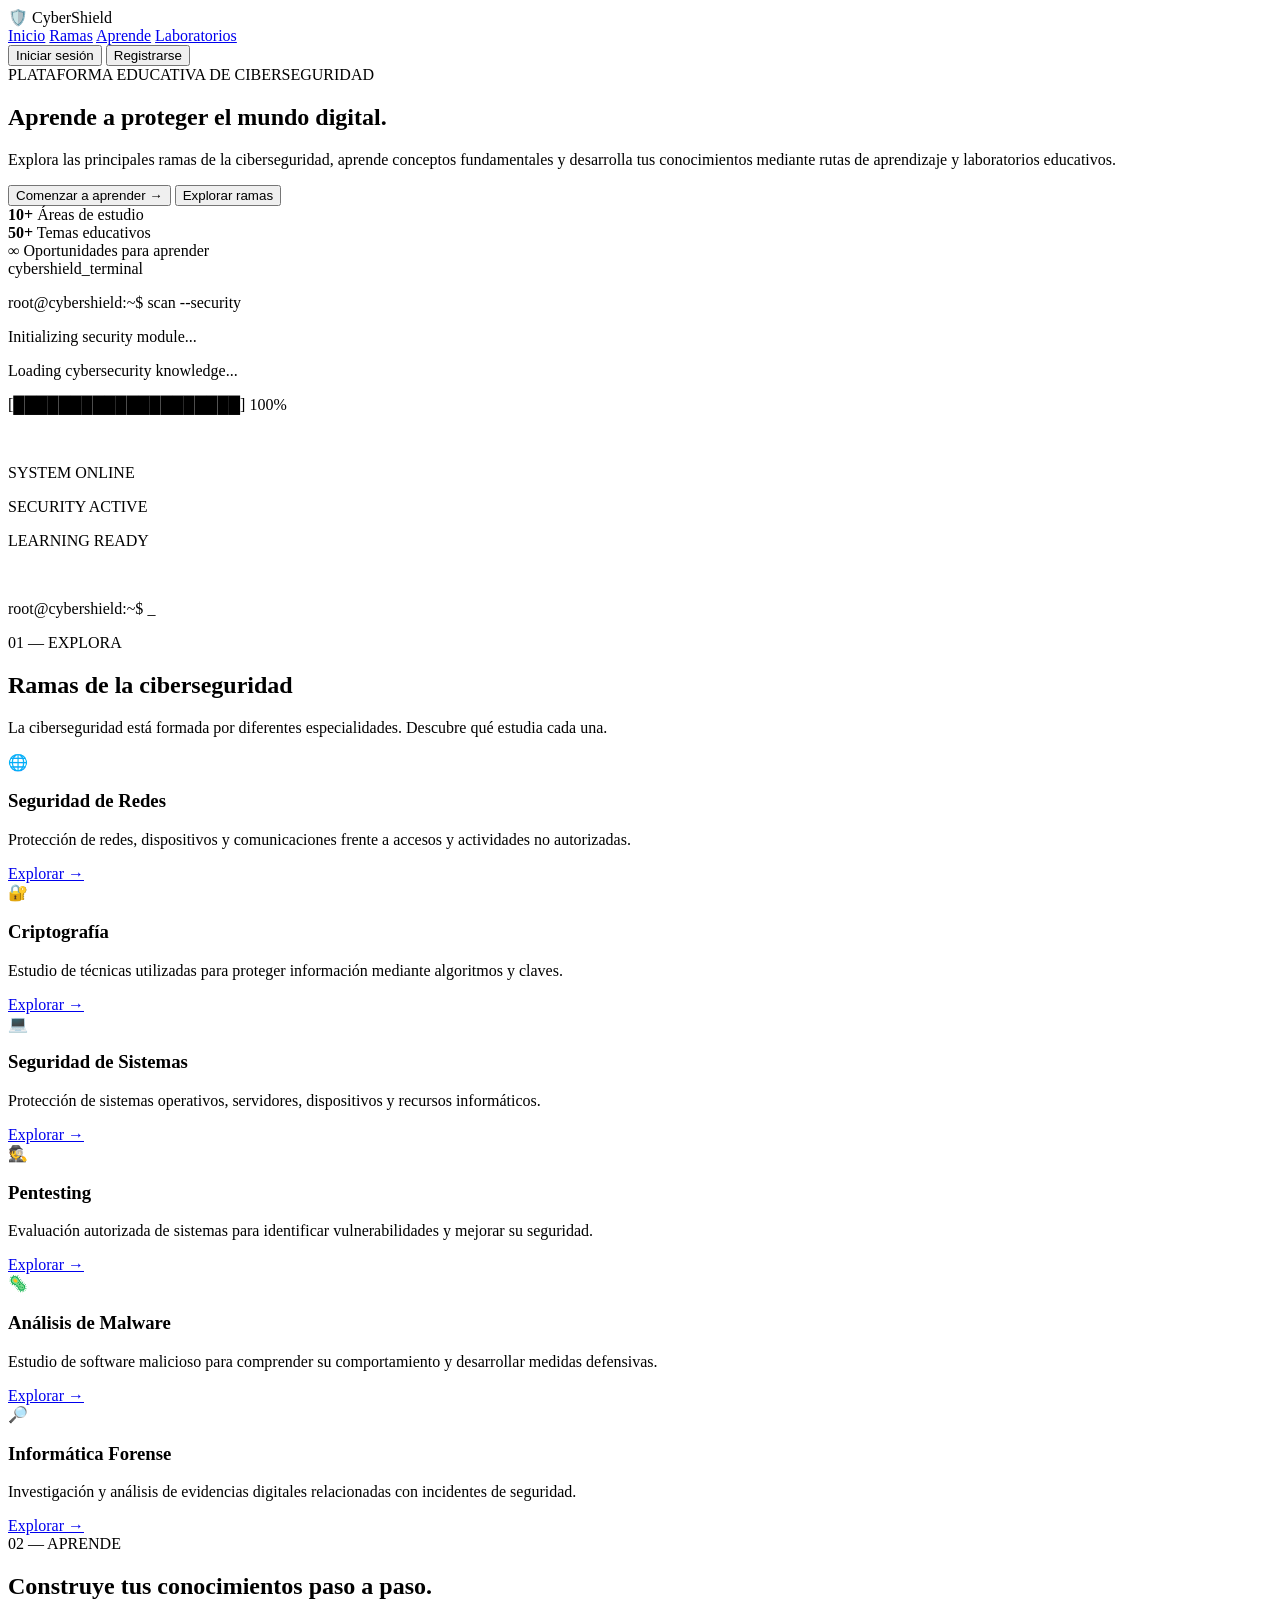
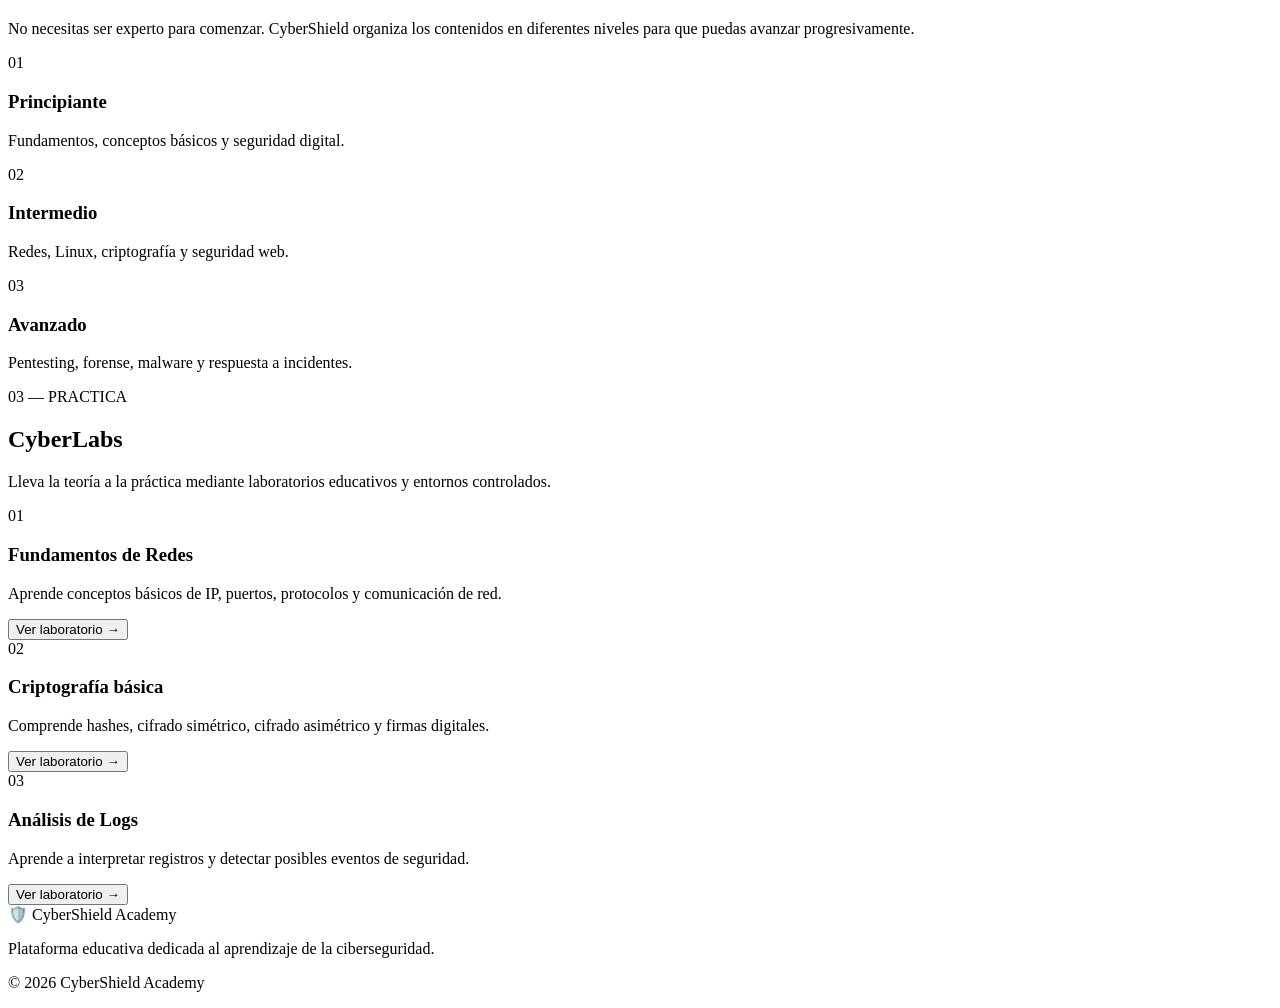
==== index.html @ df4106a6 "Version inicial de CyberShield Academy" ====
<!DOCTYPE html>
<html lang="es">
<head>
    <meta charset="UTF-8">
    <meta name="viewport" content="width=device-width, initial-scale=1.0">

    <title>CyberShield Academy</title>

    <link rel="stylesheet" href="css/style.css">

    <link rel="preconnect" href="https://fonts.googleapis.com">
    <link rel="preconnect" href="https://fonts.gstatic.com" crossorigin>
    <link href="https://fonts.googleapis.com/css2?family=Inter:wght@400;500;600;700;800&family=Orbitron:wght@500;600;700;800&display=swap" rel="stylesheet">
</head>

<body>

    <!-- BARRA DE NAVEGACIÓN -->

    <header class="navbar">

        <div class="logo">
            <span class="logo-icon">🛡️</span>
            <span>Cyber<span>Shield</span></span>
        </div>

        <nav>
            <a href="#inicio">Inicio</a>
            <a href="#ramas">Ramas</a>
            <a href="#aprende">Aprende</a>
            <a href="#laboratorios">Laboratorios</a>
        </nav>

        <div class="nav-buttons">
            <button class="btn-login">Iniciar sesión</button>
            <button class="btn-register">Registrarse</button>
        </div>

    </header>


    <!-- HERO -->

    <main>

        <section id="inicio" class="hero">

            <div class="hero-content">

                <div class="badge">
                    <span></span>
                    PLATAFORMA EDUCATIVA DE CIBERSEGURIDAD
                </div>

                <h1>
                    Aprende a proteger
                    <span>el mundo digital.</span>
                </h1>

                <p>
                    Explora las principales ramas de la ciberseguridad,
                    aprende conceptos fundamentales y desarrolla tus
                    conocimientos mediante rutas de aprendizaje y
                    laboratorios educativos.
                </p>

                <div class="hero-buttons">

                    <button class="btn-primary" onclick="startLearning()">
                        Comenzar a aprender →
                    </button>

                    <button class="btn-secondary" onclick="exploreBranches()">
                        Explorar ramas
                    </button>

                </div>

                <div class="stats">

                    <div>
                        <strong>10+</strong>
                        <span>Áreas de estudio</span>
                    </div>

                    <div>
                        <strong>50+</strong>
                        <span>Temas educativos</span>
                    </div>

                    <div>
                        <strong>∞</strong>
                        <span>Oportunidades para aprender</span>
                    </div>

                </div>

            </div>


            <!-- PANEL TECNOLÓGICO -->

            <div class="hero-terminal">

                <div class="terminal-header">

                    <div class="terminal-dots">
                        <span></span>
                        <span></span>
                        <span></span>
                    </div>

                    <span>cybershield_terminal</span>

                </div>

                <div class="terminal-body">

                    <p>
                        <span class="green">root@cybershield</span>:~$
                        <span class="white">scan --security</span>
                    </p>

                    <p class="terminal-output">
                        Initializing security module...
                    </p>

                    <p class="terminal-output">
                        Loading cybersecurity knowledge...
                    </p>

                    <p class="terminal-output">
                        [████████████████████] 100%
                    </p>

                    <br>

                    <p>
                        <span class="green">SYSTEM</span>
                        <span class="cyan">ONLINE</span>
                    </p>

                    <p>
                        <span class="green">SECURITY</span>
                        <span class="cyan">ACTIVE</span>
                    </p>

                    <p>
                        <span class="green">LEARNING</span>
                        <span class="cyan">READY</span>
                    </p>

                    <br>

                    <p>
                        <span class="green">root@cybershield</span>:~$
                        <span class="cursor">_</span>
                    </p>

                </div>

            </div>

        </section>


        <!-- RAMAS -->

        <section id="ramas" class="branches">

            <div class="section-title">

                <span>01 — EXPLORA</span>

                <h2>
                    Ramas de la
                    <strong>ciberseguridad</strong>
                </h2>

                <p>
                    La ciberseguridad está formada por diferentes
                    especialidades. Descubre qué estudia cada una.
                </p>

            </div>


            <div class="branch-grid">

                <article class="branch-card">

                    <div class="card-icon">🌐</div>

                    <h3>Seguridad de Redes</h3>

                    <p>
                        Protección de redes, dispositivos y comunicaciones
                        frente a accesos y actividades no autorizadas.
                    </p>

                    <a href="#">Explorar →</a>

                </article>


                <article class="branch-card">

                    <div class="card-icon">🔐</div>

                    <h3>Criptografía</h3>

                    <p>
                        Estudio de técnicas utilizadas para proteger
                        información mediante algoritmos y claves.
                    </p>

                    <a href="#">Explorar →</a>

                </article>


                <article class="branch-card">

                    <div class="card-icon">💻</div>

                    <h3>Seguridad de Sistemas</h3>

                    <p>
                        Protección de sistemas operativos, servidores,
                        dispositivos y recursos informáticos.
                    </p>

                    <a href="#">Explorar →</a>

                </article>


                <article class="branch-card">

                    <div class="card-icon">🕵️</div>

                    <h3>Pentesting</h3>

                    <p>
                        Evaluación autorizada de sistemas para identificar
                        vulnerabilidades y mejorar su seguridad.
                    </p>

                    <a href="#">Explorar →</a>

                </article>


                <article class="branch-card">

                    <div class="card-icon">🦠</div>

                    <h3>Análisis de Malware</h3>

                    <p>
                        Estudio de software malicioso para comprender
                        su comportamiento y desarrollar medidas defensivas.
                    </p>

                    <a href="#">Explorar →</a>

                </article>


                <article class="branch-card">

                    <div class="card-icon">🔎</div>

                    <h3>Informática Forense</h3>

                    <p>
                        Investigación y análisis de evidencias digitales
                        relacionadas con incidentes de seguridad.
                    </p>

                    <a href="#">Explorar →</a>

                </article>

            </div>

        </section>


        <!-- APRENDIZAJE -->

        <section id="aprende" class="learning">

            <div class="learning-content">

                <span>02 — APRENDE</span>

                <h2>
                    Construye tus conocimientos
                    <strong>paso a paso.</strong>
                </h2>

                <p>
                    No necesitas ser experto para comenzar. CyberShield
                    organiza los contenidos en diferentes niveles para
                    que puedas avanzar progresivamente.
                </p>

                <div class="levels">

                    <div class="level">
                        <div class="level-number">01</div>

                        <div>
                            <h3>Principiante</h3>
                            <p>
                                Fundamentos, conceptos básicos y seguridad digital.
                            </p>
                        </div>
                    </div>


                    <div class="level">
                        <div class="level-number">02</div>

                        <div>
                            <h3>Intermedio</h3>
                            <p>
                                Redes, Linux, criptografía y seguridad web.
                            </p>
                        </div>
                    </div>


                    <div class="level">
                        <div class="level-number">03</div>

                        <div>
                            <h3>Avanzado</h3>
                            <p>
                                Pentesting, forense, malware y respuesta a incidentes.
                            </p>
                        </div>
                    </div>

                </div>

            </div>

        </section>


        <!-- LABORATORIOS -->

        <section id="laboratorios" class="labs">

            <div class="section-title">

                <span>03 — PRACTICA</span>

                <h2>
                    Cyber<span>Labs</span>
                </h2>

                <p>
                    Lleva la teoría a la práctica mediante laboratorios
                    educativos y entornos controlados.
                </p>

            </div>


            <div class="lab-container">

                <div class="lab-card">

                    <div class="lab-number">01</div>

                    <h3>Fundamentos de Redes</h3>

                    <p>
                        Aprende conceptos básicos de IP, puertos,
                        protocolos y comunicación de red.
                    </p>

                    <button>Ver laboratorio →</button>

                </div>


                <div class="lab-card">

                    <div class="lab-number">02</div>

                    <h3>Criptografía básica</h3>

                    <p>
                        Comprende hashes, cifrado simétrico,
                        cifrado asimétrico y firmas digitales.
                    </p>

                    <button>Ver laboratorio →</button>

                </div>


                <div class="lab-card">

                    <div class="lab-number">03</div>

                    <h3>Análisis de Logs</h3>

                    <p>
                        Aprende a interpretar registros y detectar
                        posibles eventos de seguridad.
                    </p>

                    <button>Ver laboratorio →</button>

                </div>

            </div>

        </section>

    </main>


    <!-- FOOTER -->

    <footer>

        <div class="footer-logo">
            🛡️ CyberShield Academy
        </div>

        <p>
            Plataforma educativa dedicada al aprendizaje
            de la ciberseguridad.
        </p>

        <div class="footer-line"></div>

        <p class="copyright">
            © 2026 CyberShield Academy
        </p>

    </footer>


    <script src="js/script.js"></script>

</body>
</html>
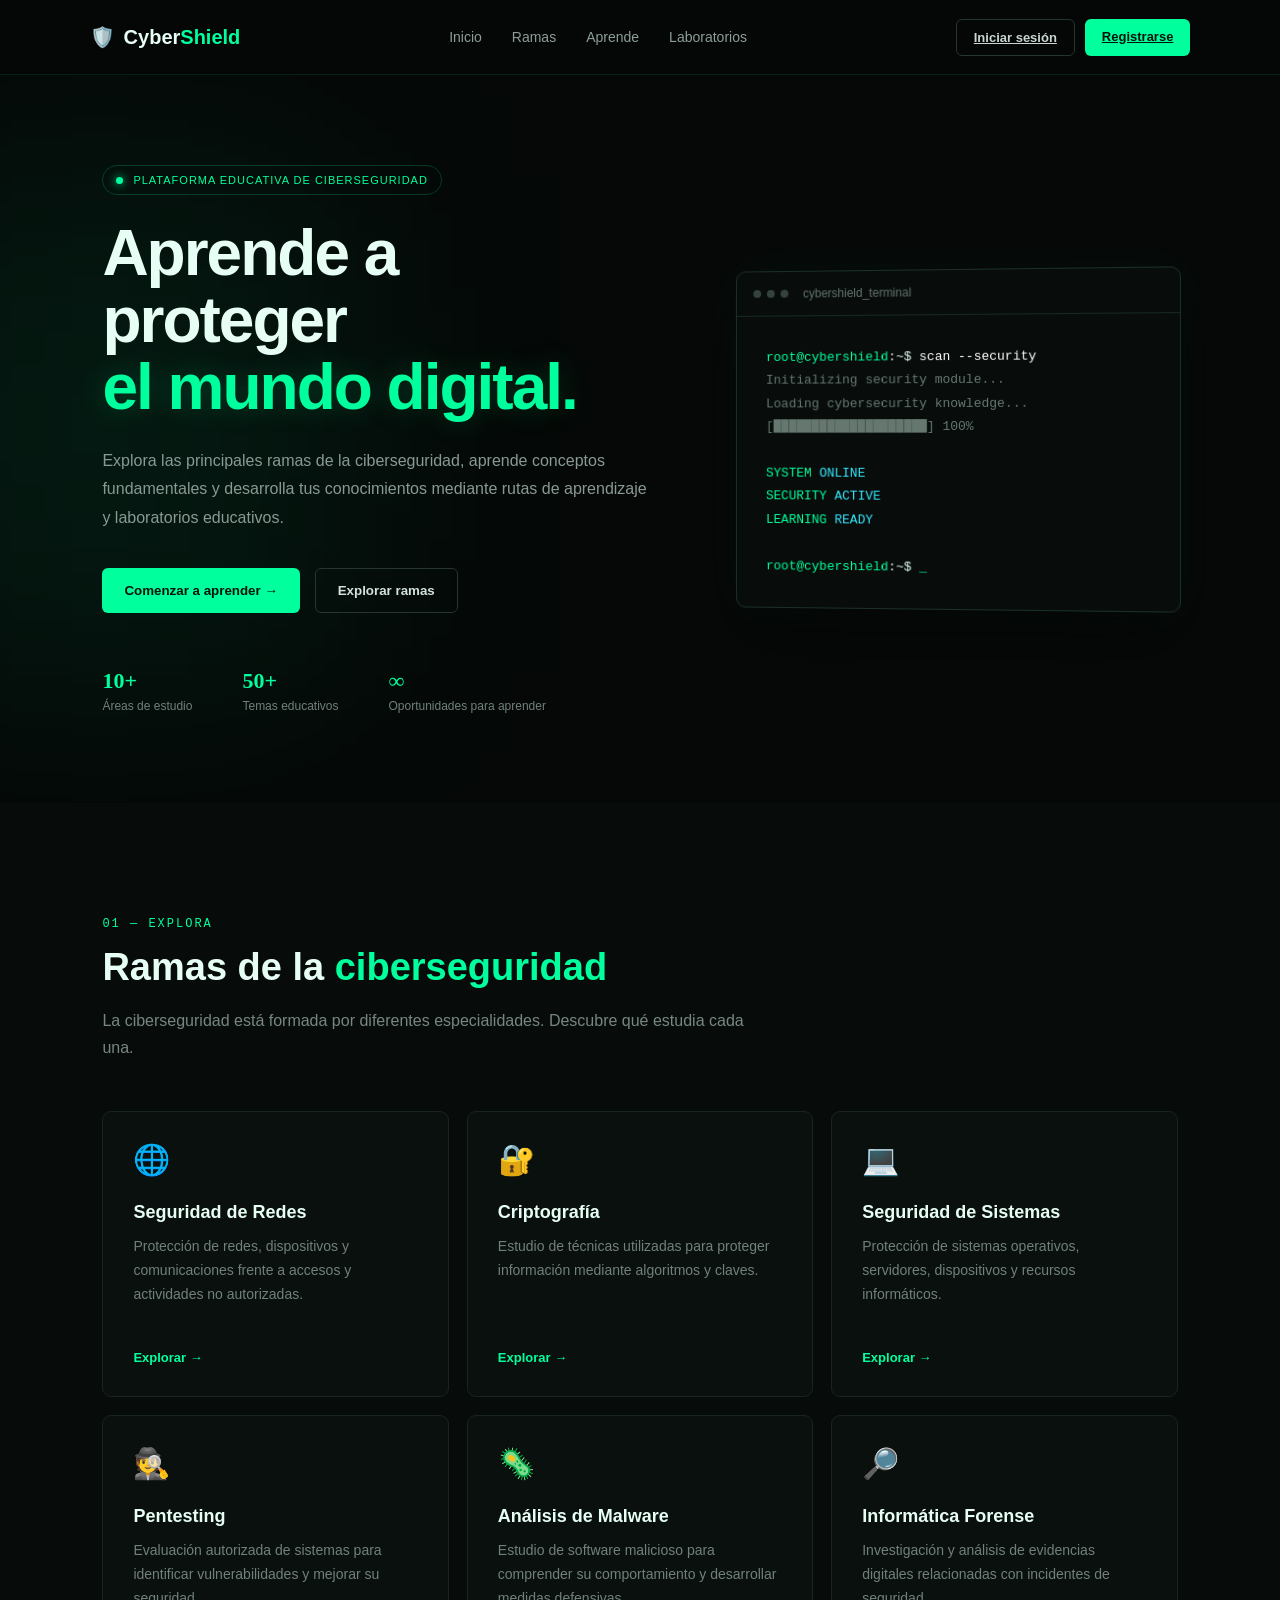
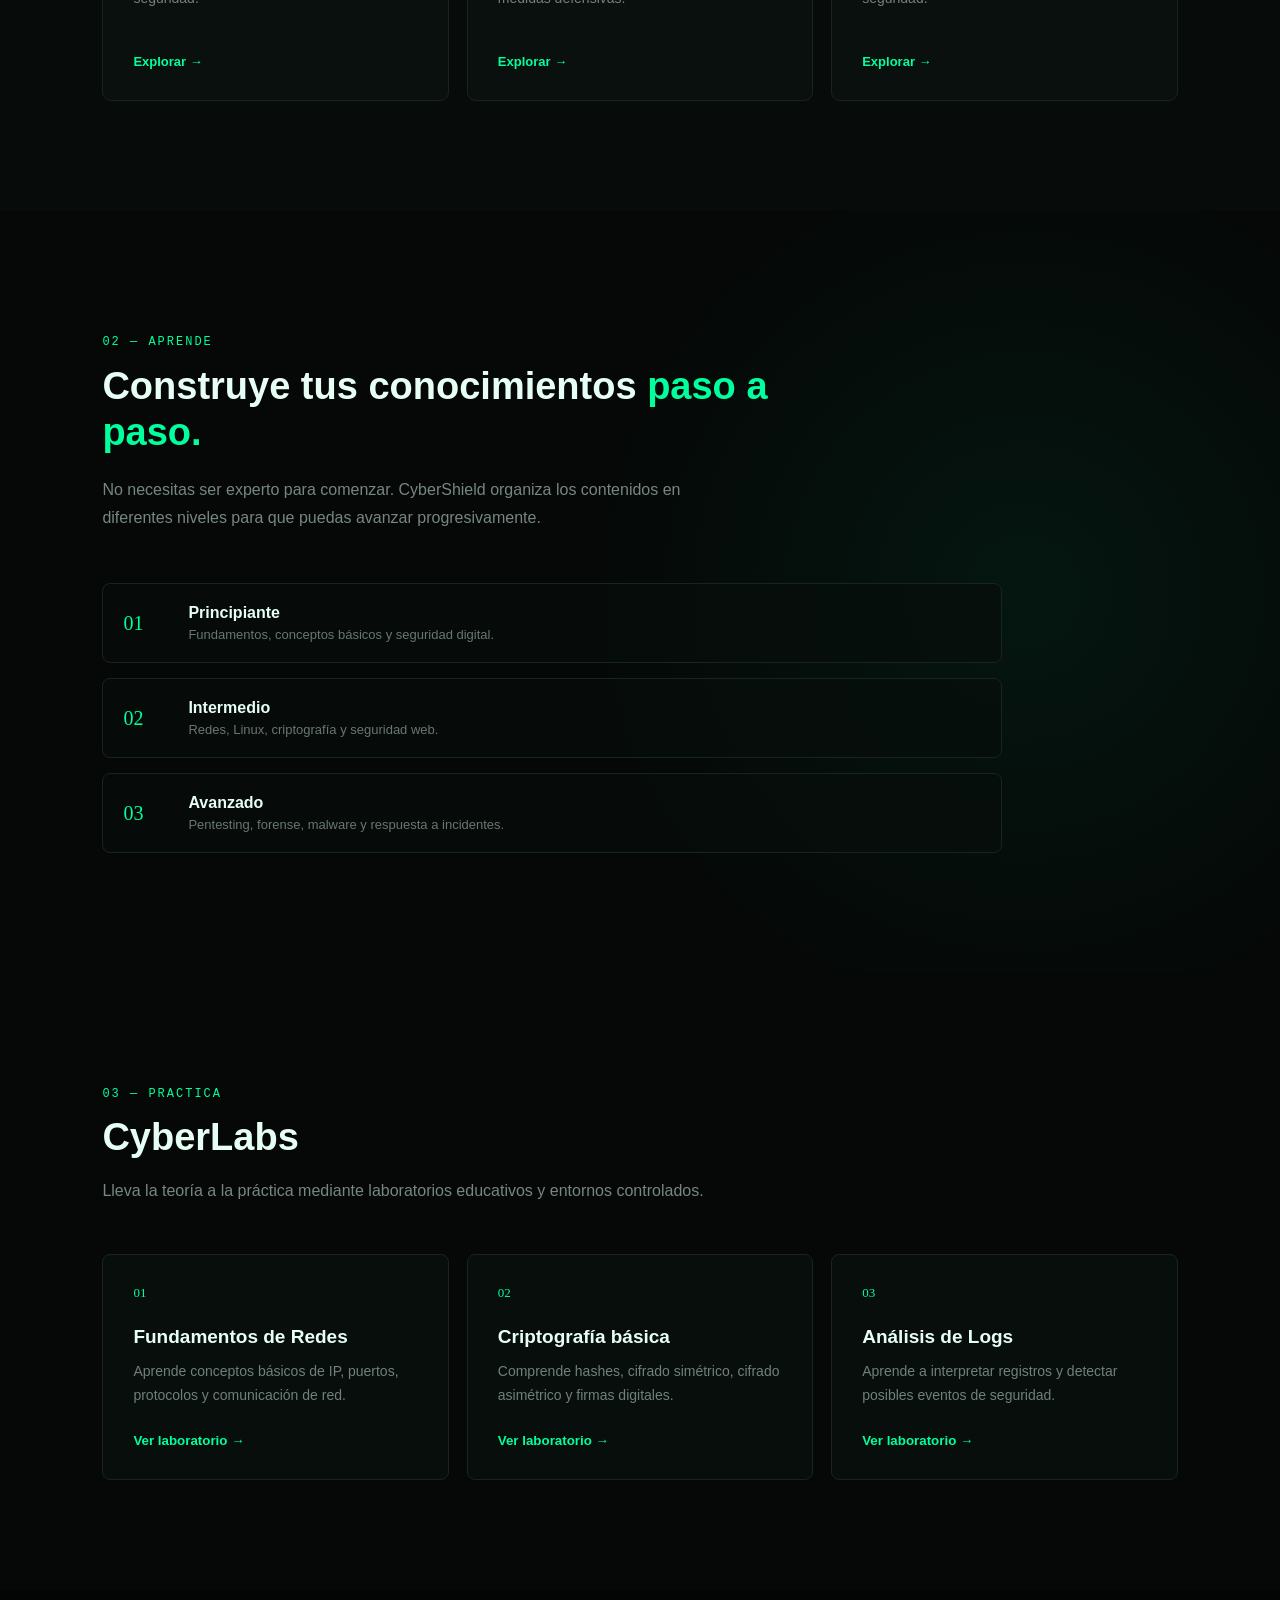
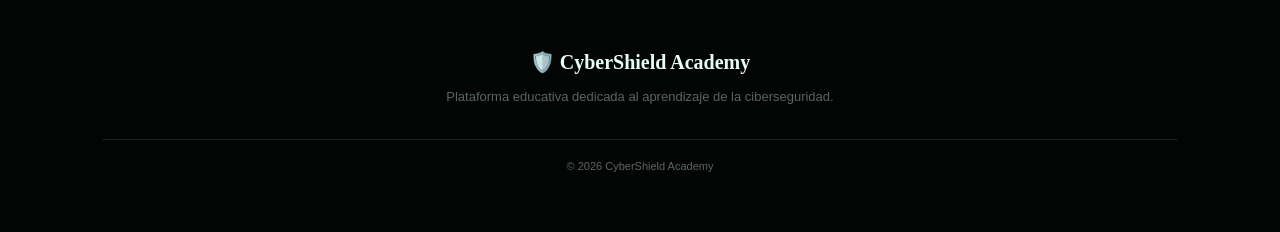
==== commit 3f4a0e4c: "Corrige referencia del CSS" ====
--- a/index.html
+++ b/index.html
@@ -6,7 +6,7 @@
 
     <title>CyberShield Academy</title>
 
-    <link rel="stylesheet" href="css/style.css">
+    <link rel="stylesheet" href="CSS/style.css">
 
     <link rel="preconnect" href="https://fonts.googleapis.com">
     <link rel="preconnect" href="https://fonts.gstatic.com" crossorigin>
@@ -26,14 +26,14 @@
 
         <nav>
             <a href="#inicio">Inicio</a>
-            <a href="#ramas">Ramas</a>
+            <a href="pages/ramas.html">Ramas</a>
             <a href="#aprende">Aprende</a>
             <a href="#laboratorios">Laboratorios</a>
         </nav>
 
         <div class="nav-buttons">
-            <button class="btn-login">Iniciar sesión</button>
-            <button class="btn-register">Registrarse</button>
+            <a href="pages/auth.html" class="btn-login">Iniciar sesión</a>
+            <a href="pages/auth.html" class="btn-register">Registrarse</a>
         </div>
 
     </header>
--- a/CSS/style.css
+++ b/CSS/style.css
@@ -0,0 +1,763 @@
+* {
+    margin: 0;
+    padding: 0;
+    box-sizing: border-box;
+}
+
+html {
+    scroll-behavior: smooth;
+}
+
+body {
+    background: #050807;
+    color: #e7fef4;
+    font-family: "Inter", sans-serif;
+}
+
+.navbar {
+    width: 100%;
+    height: 75px;
+
+    display: flex;
+    align-items: center;
+    justify-content: space-between;
+
+    padding: 0 7%;
+
+    border-bottom: 1px solid rgba(0, 255, 170, 0.1);
+
+    background: rgba(5, 8, 7, 0.92);
+
+    position: sticky;
+    top: 0;
+    z-index: 1000;
+
+    backdrop-filter: blur(15px);
+}
+
+.logo {
+    display: flex;
+    align-items: center;
+
+    font-family: "Orbitron", sans-serif;
+    font-size: 20px;
+    font-weight: 700;
+}
+
+.logo-icon {
+    margin-right: 9px;
+}
+
+.logo span span {
+    color: #00ff9d;
+}
+
+nav {
+    display: flex;
+    gap: 30px;
+}
+
+nav a {
+    color: #8d9e97;
+    text-decoration: none;
+    font-size: 14px;
+
+    transition: 0.3s;
+}
+
+nav a:hover {
+    color: #00ff9d;
+}
+
+.nav-buttons {
+    display: flex;
+    gap: 10px;
+}
+
+button {
+    font-family: inherit;
+    cursor: pointer;
+}
+
+.btn-login,
+.btn-register {
+    padding: 10px 17px;
+
+    border-radius: 6px;
+
+    font-size: 13px;
+    font-weight: 600;
+
+    transition: 0.3s;
+}
+
+.btn-login {
+    background: transparent;
+
+    color: #c9d7d1;
+
+    border: 1px solid #26352f;
+}
+
+.btn-login:hover {
+    border-color: #00ff9d;
+    color: #00ff9d;
+}
+
+.btn-register {
+    background: #00ff9d;
+
+    border: none;
+
+    color: #03130c;
+}
+
+.btn-register:hover {
+    box-shadow: 0 0 20px rgba(0, 255, 157, 0.35);
+}
+
+
+/* HERO */
+
+.hero {
+    min-height: 700px;
+
+    display: flex;
+    align-items: center;
+    justify-content: space-between;
+
+    gap: 80px;
+
+    padding: 90px 8%;
+
+    position: relative;
+
+    overflow: hidden;
+}
+
+.hero::before {
+    content: "";
+
+    position: absolute;
+
+    width: 500px;
+    height: 500px;
+
+    background: rgba(0, 255, 157, 0.07);
+
+    filter: blur(120px);
+
+    top: 100px;
+    left: -150px;
+}
+
+.hero-content {
+    max-width: 650px;
+
+    position: relative;
+    z-index: 2;
+}
+
+.badge {
+    display: inline-flex;
+
+    align-items: center;
+
+    gap: 10px;
+
+    padding: 8px 13px;
+
+    border: 1px solid rgba(0, 255, 157, 0.2);
+
+    border-radius: 30px;
+
+    color: #00ff9d;
+
+    font-size: 11px;
+
+    letter-spacing: 1px;
+}
+
+.badge span {
+    width: 7px;
+    height: 7px;
+
+    border-radius: 50%;
+
+    background: #00ff9d;
+
+    box-shadow: 0 0 10px #00ff9d;
+}
+
+.hero h1 {
+    margin-top: 25px;
+
+    font-family: "Orbitron", sans-serif;
+
+    font-size: clamp(40px, 5vw, 70px);
+
+    line-height: 1.05;
+
+    letter-spacing: -2px;
+}
+
+.hero h1 span {
+    color: #00ff9d;
+
+    display: block;
+
+    text-shadow: 0 0 30px rgba(0, 255, 157, 0.2);
+}
+
+.hero-content > p {
+    color: #899a93;
+
+    line-height: 1.8;
+
+    margin-top: 25px;
+
+    max-width: 580px;
+}
+
+.hero-buttons {
+    display: flex;
+
+    gap: 15px;
+
+    margin-top: 35px;
+}
+
+.btn-primary,
+.btn-secondary {
+    padding: 14px 22px;
+
+    border-radius: 6px;
+
+    font-weight: 700;
+
+    transition: 0.3s;
+}
+
+.btn-primary {
+    background: #00ff9d;
+
+    border: none;
+
+    color: #03130c;
+}
+
+.btn-primary:hover {
+    transform: translateY(-3px);
+
+    box-shadow:
+        0 10px 35px rgba(0, 255, 157, 0.2);
+}
+
+.btn-secondary {
+    background: transparent;
+
+    border: 1px solid #26352f;
+
+    color: #d5e2dc;
+}
+
+.btn-secondary:hover {
+    border-color: #00ff9d;
+
+    color: #00ff9d;
+}
+
+.stats {
+    display: flex;
+
+    gap: 50px;
+
+    margin-top: 55px;
+}
+
+.stats div {
+    display: flex;
+
+    flex-direction: column;
+
+    gap: 5px;
+}
+
+.stats strong {
+    color: #00ff9d;
+
+    font-family: "Orbitron";
+
+    font-size: 22px;
+}
+
+.stats span {
+    color: #71817b;
+
+    font-size: 12px;
+}
+
+
+/* TERMINAL */
+
+.hero-terminal {
+    width: 470px;
+
+    background: #080d0b;
+
+    border: 1px solid #1b3028;
+
+    border-radius: 10px;
+
+    box-shadow:
+        0 25px 70px rgba(0, 0, 0, 0.5),
+        0 0 50px rgba(0, 255, 157, 0.04);
+
+    transform: perspective(1000px) rotateY(-4deg);
+}
+
+.terminal-header {
+    height: 45px;
+
+    display: flex;
+
+    align-items: center;
+
+    gap: 15px;
+
+    padding: 0 17px;
+
+    border-bottom: 1px solid #182821;
+
+    color: #62736c;
+
+    font-size: 12px;
+}
+
+.terminal-dots {
+    display: flex;
+
+    gap: 6px;
+}
+
+.terminal-dots span {
+    width: 8px;
+    height: 8px;
+
+    border-radius: 50%;
+
+    background: #34433d;
+}
+
+.terminal-body {
+    padding: 30px;
+
+    font-family: monospace;
+
+    font-size: 13px;
+
+    line-height: 1.8;
+}
+
+.green {
+    color: #00ff9d;
+}
+
+.cyan {
+    color: #35e8ff;
+}
+
+.white {
+    color: white;
+}
+
+.terminal-output {
+    color: #65776f;
+}
+
+.cursor {
+    color: #00ff9d;
+
+    animation: blink 1s infinite;
+}
+
+@keyframes blink {
+
+    50% {
+        opacity: 0;
+    }
+
+}
+
+
+/* SECCIONES */
+
+.branches,
+.labs {
+    padding: 110px 8%;
+}
+
+.branches {
+    background: #070c0a;
+}
+
+.section-title {
+    max-width: 650px;
+
+    margin-bottom: 50px;
+}
+
+.section-title > span,
+.learning-content > span {
+    color: #00ff9d;
+
+    font-family: monospace;
+
+    font-size: 12px;
+
+    letter-spacing: 2px;
+}
+
+.section-title h2,
+.learning h2 {
+    margin-top: 15px;
+
+    font-family: "Orbitron", sans-serif;
+
+    font-size: 38px;
+}
+
+.section-title h2 strong,
+.learning h2 strong {
+    color: #00ff9d;
+}
+
+.section-title p {
+    margin-top: 18px;
+
+    color: #778780;
+
+    line-height: 1.7;
+}
+
+
+/* CARDS */
+
+.branch-grid {
+    display: grid;
+
+    grid-template-columns: repeat(3, 1fr);
+
+    gap: 18px;
+}
+
+.branch-card {
+    padding: 30px;
+
+    background: #0a100e;
+
+    border: 1px solid #17241f;
+
+    border-radius: 9px;
+
+    transition: 0.35s;
+}
+
+.branch-card:hover {
+    transform: translateY(-7px);
+
+    border-color: rgba(0, 255, 157, 0.4);
+
+    box-shadow:
+        0 15px 40px rgba(0, 0, 0, 0.3);
+}
+
+.card-icon {
+    font-size: 30px;
+
+    margin-bottom: 25px;
+}
+
+.branch-card h3 {
+    font-size: 18px;
+
+    margin-bottom: 12px;
+}
+
+.branch-card p {
+    color: #718079;
+
+    font-size: 14px;
+
+    line-height: 1.7;
+
+    min-height: 95px;
+}
+
+.branch-card a {
+    display: inline-block;
+
+    margin-top: 20px;
+
+    color: #00ff9d;
+
+    text-decoration: none;
+
+    font-size: 13px;
+
+    font-weight: 600;
+}
+
+
+/* LEARNING */
+
+.learning {
+    padding: 120px 8%;
+
+    background:
+        radial-gradient(
+            circle at 80% 50%,
+            rgba(0, 255, 157, 0.06),
+            transparent 40%
+        );
+}
+
+.learning-content {
+    max-width: 900px;
+}
+
+.learning h2 {
+    max-width: 700px;
+
+    line-height: 1.2;
+}
+
+.learning-content > p {
+    max-width: 650px;
+
+    color: #778780;
+
+    line-height: 1.8;
+
+    margin-top: 20px;
+}
+
+.levels {
+    margin-top: 50px;
+
+    display: flex;
+
+    flex-direction: column;
+
+    gap: 15px;
+}
+
+.level {
+    display: flex;
+
+    align-items: center;
+
+    gap: 20px;
+
+    padding: 20px;
+
+    border: 1px solid #18251f;
+
+    background: rgba(8, 14, 11, 0.7);
+
+    border-radius: 8px;
+}
+
+.level-number {
+    color: #00ff9d;
+
+    font-family: "Orbitron";
+
+    font-size: 20px;
+
+    width: 45px;
+}
+
+.level h3 {
+    font-size: 16px;
+}
+
+.level p {
+    margin-top: 5px;
+
+    color: #68776f;
+
+    font-size: 13px;
+}
+
+
+/* LABS */
+
+.lab-container {
+    display: grid;
+
+    grid-template-columns: repeat(3, 1fr);
+
+    gap: 18px;
+}
+
+.lab-card {
+    padding: 30px;
+
+    background: #080e0c;
+
+    border: 1px solid #17241f;
+
+    border-radius: 8px;
+}
+
+.lab-number {
+    color: #00ff9d;
+
+    font-family: "Orbitron";
+
+    font-size: 13px;
+
+    margin-bottom: 25px;
+}
+
+.lab-card h3 {
+    font-size: 19px;
+}
+
+.lab-card p {
+    color: #718079;
+
+    line-height: 1.7;
+
+    font-size: 14px;
+
+    margin-top: 12px;
+}
+
+.lab-card button {
+    margin-top: 25px;
+
+    background: transparent;
+
+    border: none;
+
+    color: #00ff9d;
+
+    font-weight: 600;
+}
+
+
+/* FOOTER */
+
+footer {
+    padding: 60px 8%;
+
+    background: #030504;
+
+    text-align: center;
+}
+
+.footer-logo {
+    font-family: "Orbitron";
+
+    font-size: 20px;
+
+    font-weight: 700;
+}
+
+footer > p {
+    color: #596760;
+
+    font-size: 13px;
+
+    margin-top: 15px;
+}
+
+.footer-line {
+    height: 1px;
+
+    background: #17221e;
+
+    margin: 35px 0 20px;
+}
+
+.copyright {
+    font-size: 11px;
+}
+
+
+/* RESPONSIVE */
+
+@media (max-width: 1000px) {
+
+    nav {
+        display: none;
+    }
+
+    .hero {
+        flex-direction: column;
+
+        align-items: flex-start;
+    }
+
+    .hero-terminal {
+        width: 100%;
+
+        transform: none;
+    }
+
+    .branch-grid,
+    .lab-container {
+        grid-template-columns: repeat(2, 1fr);
+    }
+
+}
+
+
+@media (max-width: 650px) {
+
+    .navbar {
+        padding: 0 5%;
+    }
+
+    .btn-login {
+        display: none;
+    }
+
+    .hero,
+    .branches,
+    .learning,
+    .labs {
+        padding-left: 5%;
+        padding-right: 5%;
+    }
+
+    .hero {
+        padding-top: 60px;
+    }
+
+    .hero h1 {
+        font-size: 40px;
+    }
+
+    .hero-buttons {
+        flex-direction: column;
+    }
+
+    .stats {
+        gap: 20px;
+        flex-wrap: wrap;
+    }
+
+    .branch-grid,
+    .lab-container {
+        grid-template-columns: 1fr;
+    }
+
+    .section-title h2,
+    .learning h2 {
+        font-size: 30px;
+    }
+
+}
